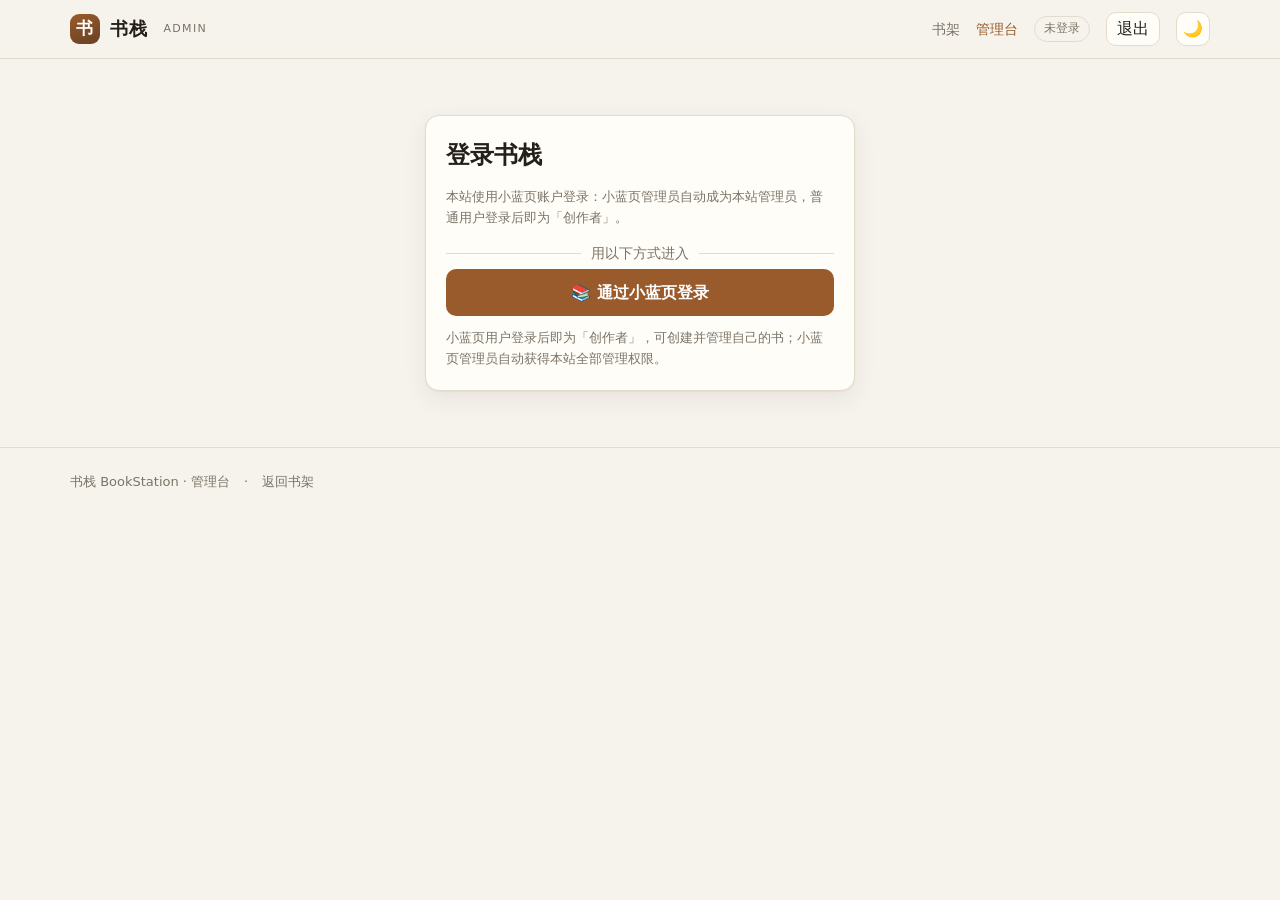
==== admin/index.html @ 16df78a5 "Update admin/index.html (2026-09-23 21:26)" ====
<!doctype html>
<html lang="zh-CN" data-theme="light">
<head>
<meta charset="utf-8">
<meta name="viewport" content="width=device-width, initial-scale=1">
<title>管理台 · 书栈</title>
<meta name="robots" content="noindex,nofollow">
<link rel="icon" href="../assets/favicon.svg">
<link rel="stylesheet" href="../assets/bookstation.css">
</head>
<body data-page="admin">

<header class="bs-header">
  <div class="bs-header-inner">
    <a class="bs-brand" href="../"><span class="bs-mark">书</span>书栈<span class="bs-brand-sub">ADMIN</span></a>
    <nav class="bs-nav">
      <a href="../">书架</a>
      <a href="./" class="is-active">管理台</a>
      <span class="bs-badge" data-bs-auth-state>未登录</span>
      <button class="bs-icon-btn" id="logoutBtn" title="退出登录" type="button" style="width:auto;padding:0 10px">退出</button>
      <button class="bs-icon-btn" id="themeBtn" title="切换明暗" type="button">🌙</button>
    </nav>
  </div>
</header>

<main class="wrap">

  <section id="loginView" class="bs-panel" style="max-width:430px;margin:56px auto">
    <h2 style="font-family:var(--serif);margin:0 0 8px">登录书栈</h2>
    <p class="hint" id="loginHint">本站使用小蓝页账户登录：小蓝页管理员自动成为本站管理员，普通用户登录后即为「创作者」。</p>
    <div class="bs-or">用以下方式进入</div>
    <a class="bs-sso-btn" href="../api/sso/start?next=%2Fadmin%2F">📚 通过小蓝页登录</a>
    <p class="hint" style="margin-top:12px;margin-bottom:0">小蓝页用户登录后即为「创作者」，可创建并管理自己的书；小蓝页管理员自动获得本站全部管理权限。</p>
  </section>

  <section id="panelView" class="hidden">
    <div id="roleBanner" class="role-banner" style="display:none"></div>
    <div class="admin-grid">
      <div class="bs-panel">
        <div class="bs-row">
          <strong>书架</strong>
          <span class="bs-spacer"></span>
          <button class="bs-btn sm" id="newBookBtn" type="button">＋ 新建书</button>
        </div>
        <ul class="admin-list" id="bookList" style="margin-top:10px"></ul>
      </div>

      <div>
        <div class="bs-panel" id="tabBook">
          <div class="bs-row">
            <strong id="bookFormTitle">新建书籍</strong>
            <span class="bs-spacer"></span>
            <button class="bs-btn danger sm hidden" id="deleteBookBtn" type="button">删除这本书</button>
            <button class="bs-btn sm" id="saveBookBtn" type="button">保存</button>
          </div>
          <input type="hidden" id="bookId">

          <div class="field" style="margin-top:12px">
            <label for="fTitle">书名</label>
            <input id="fTitle" class="bs-input" placeholder="例：长夜行">
          </div>
          <div class="bs-row">
            <div class="field" style="flex:1 1 160px">
              <label for="fAuthor">作者</label>
              <input id="fAuthor" class="bs-input" placeholder="佚名">
            </div>
            <div class="field" style="flex:0 0 140px">
              <label for="fStatus">状态</label>
              <select id="fStatus" class="bs-select">
                <option value="ongoing">连载中</option>
                <option value="done">已完结</option>
              </select>
            </div>
          </div>
          <div class="field">
            <label for="fTags">标签（用「、」或逗号分隔，最多 8 个）</label>
            <input id="fTags" class="bs-input" placeholder="玄幻、都市、悬疑">
          </div>
          <div class="field">
            <label for="fCover">封面图 URL（留空则自动生成文字封面）</label>
            <input id="fCover" class="bs-input" placeholder="https://...">
          </div>
          <div class="field">
            <label for="fIntro">简介</label>
            <textarea id="fIntro" class="bs-textarea" rows="4" placeholder="一句话简介或几百字的作品简介…"></textarea>
          </div>
          <p class="hint">本站为「外链模式」：只存封面图片网址，不托管图片文件，零存储成本。</p>
        </div>

        <div id="delBox" class="hidden" style="margin-top:14px"></div>

        <div class="bs-panel hidden" id="chapArea" style="margin-top:16px">
          <div class="bs-row">
            <strong>章节</strong>
            <span class="bs-spacer"></span>
            <span class="hint">拖动不改顺序，用 ↑ ↓ 调整</span>
            <button class="bs-btn plain sm" id="newChapBtn" type="button">＋ 新增章节</button>
          </div>
          <div id="chapList" style="margin-top:10px"></div>

          <div class="bs-panel" style="margin-top:16px;background:var(--card-2)">
            <strong id="chapEditorTitle">新增章节</strong>
            <div class="field" style="margin-top:10px">
              <label for="cTitle">章节名（留空自动编号）</label>
              <input id="cTitle" class="bs-input" placeholder="第一章 夜里的灯">
            </div>
            <div class="field">
              <label for="cBody">正文（纯文本：空行分段；行首 &gt; 为引用；--- 为分隔线）</label>
              <textarea id="cBody" class="bs-textarea" rows="14" placeholder="把正文粘进来即可，单章上限约 20 万字。"></textarea>
            </div>
            <div class="bs-row">
              <button class="bs-btn" id="saveChapBtn" type="button">保存章节</button>
              <span class="hint">正文按纯文本渲染并自动转义 HTML，不会执行任何脚本。</span>
            </div>
          </div>
        </div>
      </div>
    </div>
  </section>

</main>

<footer class="bs-footer">
  <div class="wrap"><span>书栈 BookStation · 管理台</span><span>·</span><a href="../">返回书架</a></div>
</footer>

<script src="../assets/bookstation.js"></script>
<script src="../assets/admin.js"></script>
</body>
</html>
---- assets/bookstation.css ----
/* 书栈 BookStation · 设计系统（纸墨配色，明/暗双主题） */
:root {
  --bg: #f6f3ec;
  --bg-soft: #efe9df;
  --card: #fffdf8;
  --card-2: #faf6ee;
  --text: #241f1a;
  --muted: #7b7367;
  --border: #e3dbcc;
  --accent: #9a5b2c;
  --accent-soft: #f0e2d2;
  --accent-text: #ffffff;
  --danger: #b3402f;
  --ok: #2f7a4f;
  --shadow: 0 1px 2px rgba(60, 45, 30, .06), 0 8px 24px rgba(60, 45, 30, .07);
  --radius: 14px;
  --maxw: 1180px;
  --serif: "Noto Serif SC", "Source Han Serif SC", "Songti SC", "SimSun", Georgia, "Times New Roman", serif;
  --sans: "PingFang SC", "Microsoft YaHei", "Segoe UI", system-ui, -apple-system, sans-serif;
}

html[data-theme="dark"] {
  --bg: #14161a;
  --bg-soft: #191c21;
  --card: #1c2026;
  --card-2: #22272e;
  --text: #e9e6e0;
  --muted: #9aa2ad;
  --border: #2c323a;
  --accent: #d99a5b;
  --accent-soft: #33291f;
  --accent-text: #1a1207;
  --danger: #e07b6a;
  --ok: #6ec08d;
  --shadow: 0 1px 2px rgba(0, 0, 0, .3), 0 10px 30px rgba(0, 0, 0, .35);
}

* { box-sizing: border-box; }

html, body { margin: 0; padding: 0; }

body {
  background: var(--bg);
  color: var(--text);
  font-family: var(--sans);
  font-size: 16px;
  line-height: 1.6;
  -webkit-text-size-adjust: 100%;
}

a { color: inherit; text-decoration: none; }
a:hover { color: var(--accent); }
button, input, select, textarea { font: inherit; color: inherit; }
img { max-width: 100%; display: block; }

.wrap { max-width: var(--maxw); margin: 0 auto; padding: 0 20px; }

/* ---------- 顶栏 ---------- */
.bs-header {
  position: sticky; top: 0; z-index: 40;
  background: color-mix(in srgb, var(--bg) 88%, transparent);
  backdrop-filter: saturate(140%) blur(10px);
  border-bottom: 1px solid var(--border);
}
.bs-header-inner {
  max-width: var(--maxw); margin: 0 auto; padding: 12px 20px;
  display: flex; align-items: center; gap: 18px;
}
.bs-brand { display: flex; align-items: center; gap: 10px; font-weight: 700; font-size: 18px; letter-spacing: .04em; white-space: nowrap; }
.bs-mark {
  width: 30px; height: 30px; border-radius: 9px; flex: 0 0 30px;
  display: grid; place-items: center;
  background: linear-gradient(160deg, var(--accent), color-mix(in srgb, var(--accent) 55%, #2b2118));
  color: var(--accent-text); font-family: var(--serif); font-size: 17px; font-weight: 700;
}
.bs-brand-sub { font-size: 11px; color: var(--muted); font-weight: 500; letter-spacing: .12em; margin-left: 6px; }
.bs-nav { display: flex; align-items: center; gap: 16px; margin-left: auto; flex-wrap: wrap; }
.bs-nav a { color: var(--muted); font-size: 14px; }
.bs-nav a:hover, .bs-nav a.is-active { color: var(--accent); }
.bs-icon-btn {
  border: 1px solid var(--border); background: var(--card); border-radius: 10px;
  width: 34px; height: 34px; display: grid; place-items: center; cursor: pointer;
}
.bs-icon-btn:hover { border-color: var(--accent); }

/* ---------- 通用块 ---------- */
.bs-hero { padding: 34px 0 6px; }
.bs-hero h1 { font-family: var(--serif); font-size: clamp(26px, 4vw, 38px); margin: 0 0 8px; letter-spacing: .04em; }
.bs-hero p { color: var(--muted); margin: 0; font-size: 14px; }
.bs-panel { background: var(--card); border: 1px solid var(--border); border-radius: var(--radius); box-shadow: var(--shadow); padding: 20px; }
.bs-row { display: flex; gap: 12px; flex-wrap: wrap; align-items: center; }
.bs-spacer { flex: 1 1 auto; }
.bs-muted { color: var(--muted); font-size: 13px; }

.bs-input, .bs-select, .bs-textarea {
  background: var(--card); border: 1px solid var(--border); border-radius: 10px;
  padding: 9px 12px; outline: none; min-width: 0;
}
.bs-input:focus, .bs-select:focus, .bs-textarea:focus { border-color: var(--accent); }
.bs-textarea { width: 100%; resize: vertical; line-height: 1.8; font-family: var(--serif); }
.bs-btn {
  border: 1px solid var(--accent); background: var(--accent); color: var(--accent-text);
  border-radius: 10px; padding: 9px 16px; cursor: pointer; font-weight: 600;
}
.bs-btn:hover { filter: brightness(1.06); }
.bs-btn.ghost { background: transparent; color: var(--accent); }
.bs-btn.plain { background: var(--card); border-color: var(--border); color: var(--text); font-weight: 500; }
.bs-btn.danger { background: transparent; border-color: var(--danger); color: var(--danger); }
.bs-btn:disabled { opacity: .5; cursor: not-allowed; }
.bs-btn.sm { padding: 5px 10px; font-size: 13px; border-radius: 8px; }

.bs-chip {
  border: 1px solid var(--border); background: var(--card-2); color: var(--muted);
  border-radius: 999px; padding: 5px 12px; font-size: 13px; cursor: pointer;
}
.bs-chip:hover { border-color: var(--accent); color: var(--accent); }
.bs-chip.is-on { background: var(--accent-soft); border-color: var(--accent); color: var(--accent); font-weight: 600; }
.bs-tag { background: var(--accent-soft); color: var(--accent); border-radius: 6px; padding: 2px 8px; font-size: 12px; }
.bs-badge { border: 1px solid var(--border); border-radius: 999px; padding: 2px 9px; font-size: 12px; color: var(--muted); }
.bs-badge.done { color: var(--ok); border-color: color-mix(in srgb, var(--ok) 45%, var(--border)); }

/* ---------- 书架网格 ---------- */
.bs-grid { display: grid; gap: 18px; grid-template-columns: repeat(auto-fill, minmax(190px, 1fr)); margin: 18px 0 40px; }
.bs-card {
  background: var(--card); border: 1px solid var(--border); border-radius: var(--radius);
  overflow: hidden; box-shadow: var(--shadow); display: flex; flex-direction: column;
  transition: transform .16s ease, border-color .16s ease;
}
.bs-card:hover { transform: translateY(-3px); border-color: var(--accent); }
.bs-cover { aspect-ratio: 3 / 4; background: var(--bg-soft); position: relative; overflow: hidden; }
.bs-cover img { width: 100%; height: 100%; object-fit: cover; }
.bs-cover-fallback {
  position: absolute; inset: 0; display: grid; place-items: center; padding: 14px; text-align: center;
  font-family: var(--serif); font-size: 20px; line-height: 1.4; color: var(--accent);
  background: repeating-linear-gradient(135deg, var(--card-2) 0 12px, var(--bg-soft) 12px 24px);
}
.bs-card-body { padding: 12px 14px 14px; display: flex; flex-direction: column; gap: 6px; flex: 1; }
.bs-card-title { font-family: var(--serif); font-size: 17px; font-weight: 700; line-height: 1.35; }
.bs-card-meta { color: var(--muted); font-size: 12px; display: flex; gap: 8px; flex-wrap: wrap; }
.bs-card-intro { color: var(--muted); font-size: 13px; line-height: 1.6; display: -webkit-box; -webkit-line-clamp: 2; -webkit-box-orient: vertical; overflow: hidden; }
.bs-empty { text-align: center; padding: 70px 20px; color: var(--muted); }

/* ---------- 书籍详情 ---------- */
.bs-book { display: grid; grid-template-columns: 220px 1fr; gap: 26px; margin: 22px 0 44px; }
.bs-book .bs-cover { border-radius: var(--radius); overflow: hidden; border: 1px solid var(--border); box-shadow: var(--shadow); }
.bs-book h2 { font-family: var(--serif); font-size: 28px; margin: 0 0 6px; }
.bs-book-intro { white-space: pre-wrap; color: var(--text); line-height: 1.9; margin: 14px 0; font-size: 15px; }
.bs-toc { margin: 10px 0 0; padding: 0; list-style: none; border-top: 1px solid var(--border); }
.bs-toc li { border-bottom: 1px solid var(--border); }
.bs-toc a { display: flex; justify-content: space-between; gap: 12px; padding: 11px 4px; font-size: 14px; }
.bs-toc a:hover { color: var(--accent); }
.bs-toc .no { color: var(--muted); font-size: 12px; margin-right: 8px; }

/* ---------- 阅读页 ---------- */
.read-body { background: var(--bg); }
.read-bar {
  position: sticky; top: 0; z-index: 40; border-bottom: 1px solid var(--border);
  background: color-mix(in srgb, var(--bg) 90%, transparent);
  backdrop-filter: saturate(140%) blur(10px);
}
.read-bar-inner { max-width: 1040px; margin: 0 auto; padding: 10px 18px; display: flex; align-items: center; gap: 8px; flex-wrap: wrap; }
.read-title { font-family: var(--serif); font-weight: 700; overflow: hidden; text-overflow: ellipsis; white-space: nowrap; }
.read-chapter-title { color: var(--muted); font-size: 13px; overflow: hidden; text-overflow: ellipsis; white-space: nowrap; }
.reader {
  max-width: 42rem; margin: 0 auto; padding: 34px 22px 120px;
  font-family: var(--serif); font-size: var(--rd-size, 19px); line-height: var(--rd-lh, 1.95);
  letter-spacing: .015em;
}
.reader h1 { font-size: 1.42em; line-height: 1.5; margin: 0 0 6px; letter-spacing: .03em; }
.reader .read-meta { color: var(--muted); font-size: .72em; font-family: var(--sans); margin-bottom: 26px; }
.reader p { margin: 0 0 1.05em; text-indent: 2em; word-break: break-word; }
.reader p.no-indent { text-indent: 0; }
.reader hr { border: none; border-top: 1px solid var(--border); margin: 2em 0; }
.reader blockquote { margin: 1.2em 0; padding: 2px 0 2px 16px; border-left: 3px solid var(--accent); color: var(--muted); }
.read-nav { display: flex; gap: 12px; justify-content: space-between; align-items: center; margin-top: 46px; font-family: var(--sans); }
.read-nav .bs-btn { flex: 1 1 auto; text-align: center; }
.read-pager { position: fixed; left: 0; right: 0; bottom: 0; z-index: 35; border-top: 1px solid var(--border);
  background: color-mix(in srgb, var(--card) 92%, transparent); backdrop-filter: blur(10px); }
.read-pager-inner { max-width: 1040px; margin: 0 auto; padding: 8px 16px; display: flex; align-items: center; gap: 10px; }
.read-pager .bs-btn { flex: 0 0 auto; }
.read-progress { flex: 1 1 auto; height: 6px; border-radius: 999px; background: var(--border); overflow: hidden; }
.read-progress i { display: block; height: 100%; width: 0; background: var(--accent); }
.read-pct { color: var(--muted); font-size: 12px; min-width: 44px; text-align: right; }

/* 目录抽屉 */
.drawer { position: fixed; inset: 0; z-index: 60; display: none; }
.drawer.open { display: block; }
.drawer-mask { position: absolute; inset: 0; background: rgba(0, 0, 0, .42); }
.drawer-panel {
  position: absolute; top: 0; bottom: 0; right: 0; width: min(420px, 88vw);
  background: var(--card); border-left: 1px solid var(--border); display: flex; flex-direction: column;
}
.drawer-head { padding: 14px 16px; border-bottom: 1px solid var(--border); display: flex; align-items: center; gap: 10px; }
.drawer-list { overflow: auto; padding: 6px 0; }
.drawer-list a { display: flex; gap: 10px; padding: 10px 16px; font-size: 14px; }
.drawer-list a:hover { background: var(--card-2); }
.drawer-list a.is-on { color: var(--accent); font-weight: 600; background: var(--accent-soft); }

/* ---------- 管理台 ---------- */
.admin-grid { display: grid; grid-template-columns: minmax(260px, 340px) 1fr; gap: 20px; align-items: start; margin: 20px 0 60px; }
.admin-list { list-style: none; margin: 0; padding: 0; max-height: 60vh; overflow: auto; }
.admin-list li { padding: 10px 12px; border: 1px solid transparent; border-bottom-color: var(--border); cursor: pointer; border-radius: 10px; }
.admin-list li:hover { background: var(--card-2); }
.admin-list li.is-on { background: var(--accent-soft); border-color: var(--accent); }
.admin-list .t { font-family: var(--serif); font-weight: 700; }
.admin-list .m { color: var(--muted); font-size: 12px; }
.field { margin-bottom: 12px; }
.field label { display: block; font-size: 13px; color: var(--muted); margin-bottom: 5px; }
.field .bs-input, .field .bs-select { width: 100%; }
.chap-item { display: flex; align-items: center; gap: 8px; padding: 8px 10px; border-bottom: 1px solid var(--border); }
.chap-item .t { flex: 1 1 auto; overflow: hidden; text-overflow: ellipsis; white-space: nowrap; }
.chap-item.is-on { background: var(--accent-soft); }
.hint { color: var(--muted); font-size: 13px; }
.toast {
  position: fixed; left: 50%; bottom: 26px; transform: translateX(-50%) translateY(16px);
  background: var(--text); color: var(--bg); padding: 10px 18px; border-radius: 999px;
  font-size: 14px; opacity: 0; pointer-events: none; transition: all .22s ease; z-index: 90;
}
.toast.show { opacity: 1; transform: translateX(-50%) translateY(0); }
.toast.bad { background: var(--danger); color: #fff; }
.hidden { display: none !important; }

/* ---------- 页脚 / 404 ---------- */
.bs-footer { border-top: 1px solid var(--border); margin-top: 40px; padding: 24px 0 40px; color: var(--muted); font-size: 13px; }
.bs-footer .wrap { display: flex; gap: 14px; flex-wrap: wrap; align-items: center; }
.err-wrap { text-align: center; padding: 90px 20px; }
.err-wrap .code { font-family: var(--serif); font-size: 76px; color: var(--accent); line-height: 1; }

/* ---------- 响应式 ---------- */
@media (max-width: 820px) {
  .bs-book { grid-template-columns: 1fr; }
  .bs-book .bs-cover { max-width: 210px; }
  .admin-grid { grid-template-columns: 1fr; }
  .reader { padding: 22px 18px 116px; font-size: var(--rd-size, 18px); }
}
.local-only-warn { display: none; }

/* ---------- 登录态（导航右上角） ---------- */
.bs-auth-box { display: inline-flex; align-items: center; gap: 10px; margin-left: 4px; }
.bs-auth-box .bs-user { font-size: 0.92rem; color: var(--text); max-width: 120px; overflow: hidden; text-overflow: ellipsis; white-space: nowrap; }
.bs-auth-box .bs-link { color: var(--accent); text-decoration: none; font-weight: 600; font-size: 0.92rem; }
.bs-auth-box .bs-link:hover { text-decoration: underline; }

/* ---------- SSO 登录引导（管理台登录页） ---------- */
.bs-sso-row { margin-top: 14px; text-align: center; }
.bs-sso-btn { display: inline-block; width: 100%; box-sizing: border-box; padding: 11px 16px; background: var(--accent); color: #fff; border-radius: 10px; text-decoration: none; font-weight: 700; text-align: center; }
.bs-sso-btn:hover { background: #005a9e; }
.bs-or { display: flex; align-items: center; gap: 10px; margin: 14px 0 4px; color: var(--muted); font-size: 0.85rem; }
.bs-or::before, .bs-or::after { content: ""; flex: 1; height: 1px; background: var(--border); }
.role-banner { margin: 0 auto 22px; max-width: 760px; padding: 10px 16px; border-radius: 10px; font-size: 0.92rem; }
.role-banner.creator { background: color-mix(in srgb, var(--accent) 12%, transparent); color: var(--accent); border: 1px solid color-mix(in srgb, var(--accent) 30%, transparent); }
.role-banner.admin { background: color-mix(in srgb, var(--ok) 14%, transparent); color: var(--ok); border: 1px solid color-mix(in srgb, var(--ok) 35%, transparent); }
.owner-tag { display: inline-block; font-size: 0.72rem; font-weight: 700; color: #fff; background: var(--muted); border-radius: 999px; padding: 2px 8px; margin-left: 8px; }
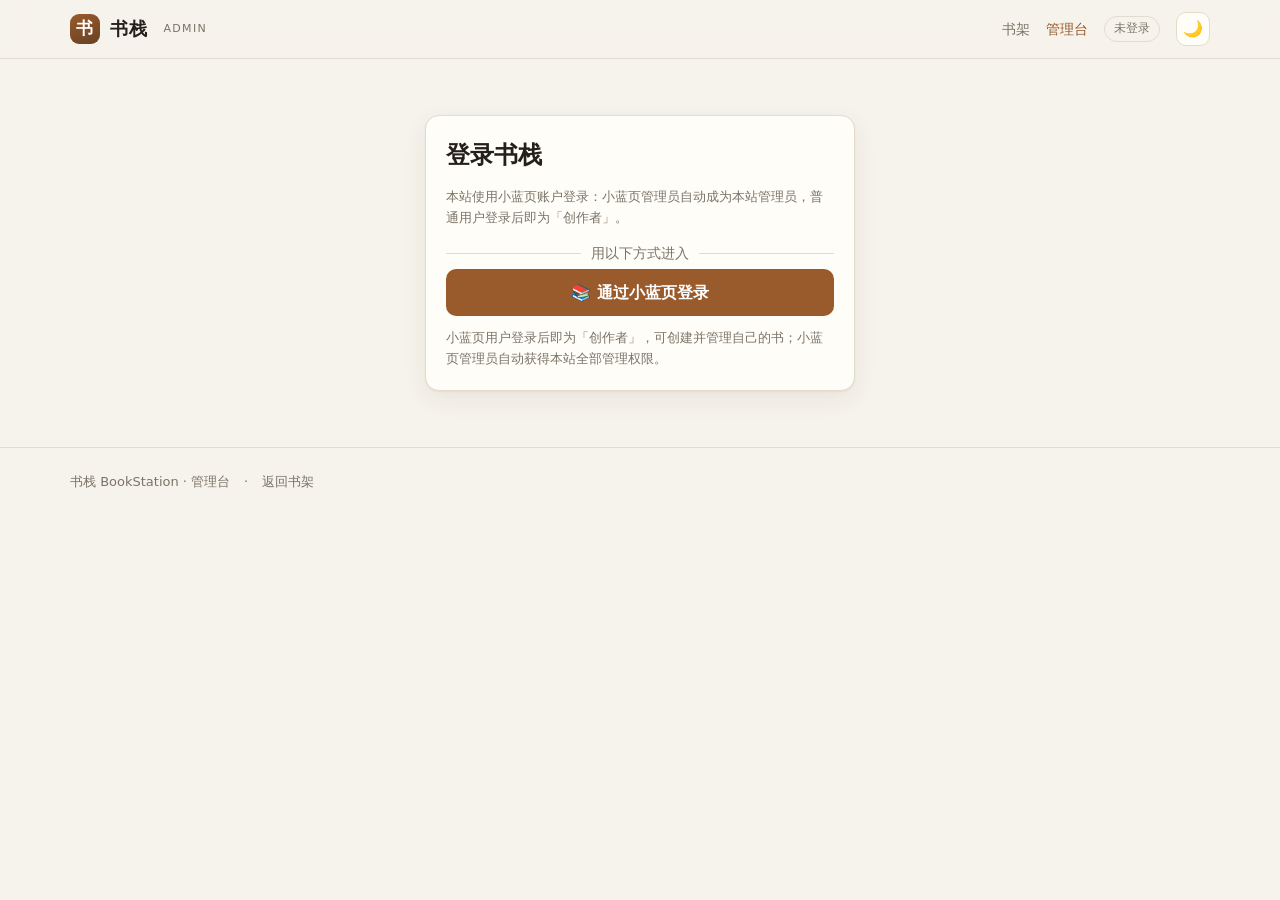
==== commit 0ad17e14: "Update admin/index.html (2026-09-25 08:47)" ====
--- a/admin/index.html
+++ b/admin/index.html
@@ -35,6 +35,7 @@
 
   <section id="panelView" class="hidden">
     <div id="roleBanner" class="role-banner" style="display:none"></div>
+    <div id="quotaBox" class="quota-box hidden"></div>
     <div class="admin-grid">
       <div class="bs-panel">
         <div class="bs-row">
--- a/assets/bookstation.css
+++ b/assets/bookstation.css
@@ -235,11 +235,41 @@
 }
 .local-only-warn { display: none; }
 
-/* ---------- 登录态（导航右上角） ---------- */
-.bs-auth-box { display: inline-flex; align-items: center; gap: 10px; margin-left: 4px; }
-.bs-auth-box .bs-user { font-size: 0.92rem; color: var(--text); max-width: 120px; overflow: hidden; text-overflow: ellipsis; white-space: nowrap; }
+/* ---------- 登录态（导航右上角：用户胶囊 + 下拉菜单） ---------- */
+.bs-auth-box { display: inline-flex; align-items: center; gap: 10px; margin-left: 4px; position: relative; }
 .bs-auth-box .bs-link { color: var(--accent); text-decoration: none; font-weight: 600; font-size: 0.92rem; }
 .bs-auth-box .bs-link:hover { text-decoration: underline; }
+
+.bs-user-pill {
+  display: inline-flex; align-items: center; gap: 9px;
+  background: var(--card); border: 1px solid var(--border); border-radius: 999px;
+  padding: 4px 13px 4px 5px; cursor: pointer; user-select: none;
+  box-shadow: var(--shadow); font-weight: 700; font-size: 0.92rem; color: var(--text);
+  line-height: 1.4; max-width: 220px;
+}
+.bs-user-pill:hover { border-color: var(--accent); }
+.bs-user-pill .avatar, .bs-user-pill .avatar-fallback {
+  width: 30px; height: 30px; border-radius: 50%; flex: 0 0 30px; object-fit: cover;
+}
+.bs-user-pill .avatar { background: var(--bg-soft); }
+.bs-user-pill .avatar-fallback {
+  display: grid; place-items: center; background: var(--accent); color: var(--accent-text);
+  font-size: 14px; font-weight: 700;
+}
+.bs-user-pill .uname { overflow: hidden; text-overflow: ellipsis; white-space: nowrap; }
+.bs-user-pill .caret { color: var(--muted); font-size: 10px; flex: 0 0 auto; }
+
+.bs-user-menu {
+  position: absolute; top: calc(100% + 10px); right: 0; min-width: 170px;
+  background: var(--card); border: 1px solid var(--border); border-radius: 12px;
+  box-shadow: var(--shadow); padding: 6px; display: none; z-index: 50;
+}
+.bs-user-menu.open { display: block; }
+.bs-user-menu a {
+  display: block; padding: 9px 12px; border-radius: 8px;
+  font-size: 0.92rem; color: var(--text); white-space: nowrap;
+}
+.bs-user-menu a:hover { background: var(--card-2); color: var(--accent); }
 
 /* ---------- SSO 登录引导（管理台登录页） ---------- */
 .bs-sso-row { margin-top: 14px; text-align: center; }
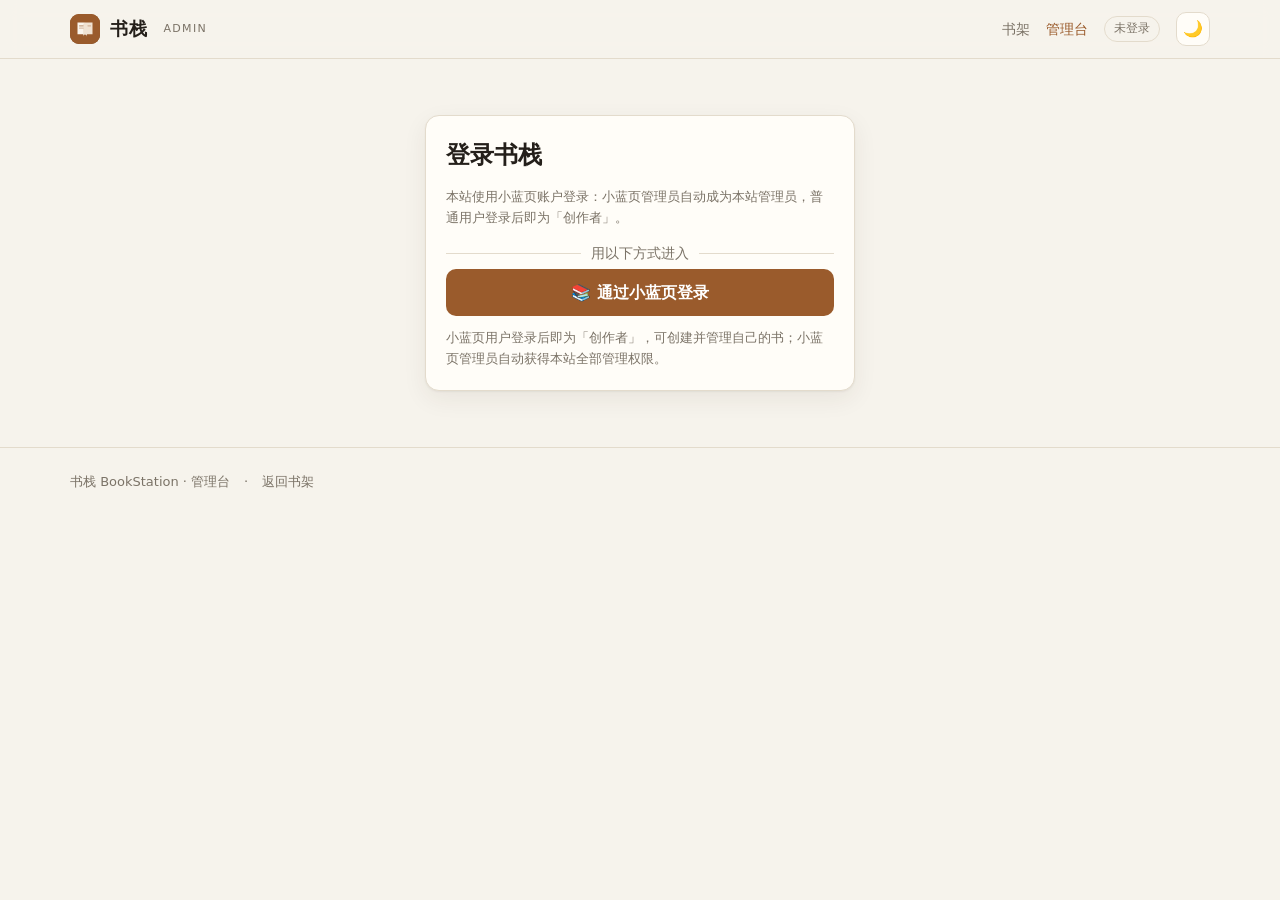
==== commit 0eb6cfdc: "Update admin/index.html (2026-09-25 12:00)" ====
--- a/admin/index.html
+++ b/admin/index.html
@@ -12,7 +12,7 @@
 
 <header class="bs-header">
   <div class="bs-header-inner">
-    <a class="bs-brand" href="../"><span class="bs-mark">书</span>书栈<span class="bs-brand-sub">ADMIN</span></a>
+    <a class="bs-brand" href="../"><img class="bs-mark" src="../assets/favicon.svg" alt="书栈">书栈<span class="bs-brand-sub">ADMIN</span></a>
     <nav class="bs-nav">
       <a href="../">书架</a>
       <a href="./" class="is-active">管理台</a>
@@ -36,6 +36,23 @@
   <section id="panelView" class="hidden">
     <div id="roleBanner" class="role-banner" style="display:none"></div>
     <div id="quotaBox" class="quota-box hidden"></div>
+    <div id="sponsorBox" class="bs-panel hidden" style="max-width:760px;margin:0 auto 18px">
+      <strong>书栈·发布功能升级</strong>
+      <p class="hint" style="margin:8px 0">订阅后在此粘贴赞助码即可解锁「🌟 高级版」（每日上传上限 6 → 16 本）。还没有码？<a href="https://ifdian.net/order/create?plan_id=2927c56ab87911f188a65254001e7c00" target="_blank" rel="noopener">去爱发电订阅</a></p>
+      <div class="bs-row">
+        <input id="redeemCodeInput" class="bs-input" placeholder="输入赞助码，如 ABCD-1234" style="flex:1 1 200px" maxlength="16" autocomplete="off">
+        <button class="bs-btn sm" id="redeemBtn" type="button">兑换</button>
+      </div>
+    </div>
+    <div id="sponsorAdminBox" class="bs-panel hidden" data-bs-admin style="max-width:760px;margin:0 auto 18px">
+      <strong>赞助码管理（仅管理员）</strong>
+      <p class="hint" style="margin:8px 0">生成一批「书栈·发布功能升级」兑换码，贴进爱发电对应套餐的「自动随机回复」。用户付款后拿到码，回书栈兑换即绑定。明文码仅显示一次。</p>
+      <div class="bs-row">
+        <input id="genCount" class="bs-input" type="number" min="1" max="500" value="20" style="flex:0 0 100px">
+        <button class="bs-btn sm" id="genCodesBtn" type="button">生成赞助码</button>
+      </div>
+      <textarea id="genCodesOut" class="bs-textarea hidden" rows="6" readonly style="margin-top:10px;font-family:var(--sans);white-space:pre"></textarea>
+    </div>
     <div class="admin-grid">
       <div class="bs-panel">
         <div class="bs-row">
--- a/assets/bookstation.css
+++ b/assets/bookstation.css
@@ -281,3 +281,31 @@
 .role-banner.creator { background: color-mix(in srgb, var(--accent) 12%, transparent); color: var(--accent); border: 1px solid color-mix(in srgb, var(--accent) 30%, transparent); }
 .role-banner.admin { background: color-mix(in srgb, var(--ok) 14%, transparent); color: var(--ok); border: 1px solid color-mix(in srgb, var(--ok) 35%, transparent); }
 .owner-tag { display: inline-block; font-size: 0.72rem; font-weight: 700; color: #fff; background: var(--muted); border-radius: 999px; padding: 2px 8px; margin-left: 8px; }
+
+/* 配额提示框（免费版 / 高级版 / 管理员） */
+.quota-box { margin: 0 auto 18px; max-width: 760px; padding: 10px 16px; border-radius: 10px; font-size: 0.92rem; }
+.quota-box.free { background: var(--card-2); border: 1px solid var(--border); color: var(--muted); }
+.quota-box.pro {
+  background: linear-gradient(120deg, color-mix(in srgb, var(--accent) 18%, transparent), color-mix(in srgb, var(--ok) 16%, transparent));
+  border: 1px solid color-mix(in srgb, var(--accent) 32%, transparent);
+  color: var(--text); font-weight: 600;
+}
+.quota-box.admin { background: color-mix(in srgb, var(--ok) 14%, transparent); border: 1px solid color-mix(in srgb, var(--ok) 35%, transparent); color: var(--ok); }
+.quota-box a { color: var(--accent); font-weight: 700; text-decoration: underline; }
+
+/* 设置页 · 资料行 / 升级状态 */
+.bs-h { font-family: var(--serif); font-size: 1.05rem; margin: 0 0 12px; }
+.bs-meta { display: flex; justify-content: space-between; gap: 14px; padding: 7px 0; border-bottom: 1px dashed var(--border); }
+.bs-meta:last-child { border-bottom: 0; }
+.bs-meta .bs-muted { flex: 0 0 auto; }
+.bs-meta > span:last-child { text-align: right; font-weight: 600; }
+
+.vip-status { font-size: 1.15rem; font-weight: 700; padding: 12px 16px; border-radius: 10px; margin-bottom: 14px; }
+.vip-status.is-vip {
+  background: linear-gradient(120deg, color-mix(in srgb, var(--accent) 20%, transparent), color-mix(in srgb, var(--ok) 18%, transparent));
+  border: 1px solid color-mix(in srgb, var(--accent) 34%, transparent);
+  color: var(--text);
+}
+.vip-status.not-vip { background: var(--card-2); border: 1px solid var(--border); color: var(--muted); }
+.vip-detail { margin-bottom: 6px; }
+.vip-actions { margin-top: 6px; display: flex; flex-direction: column; gap: 10px; align-items: flex-start; }
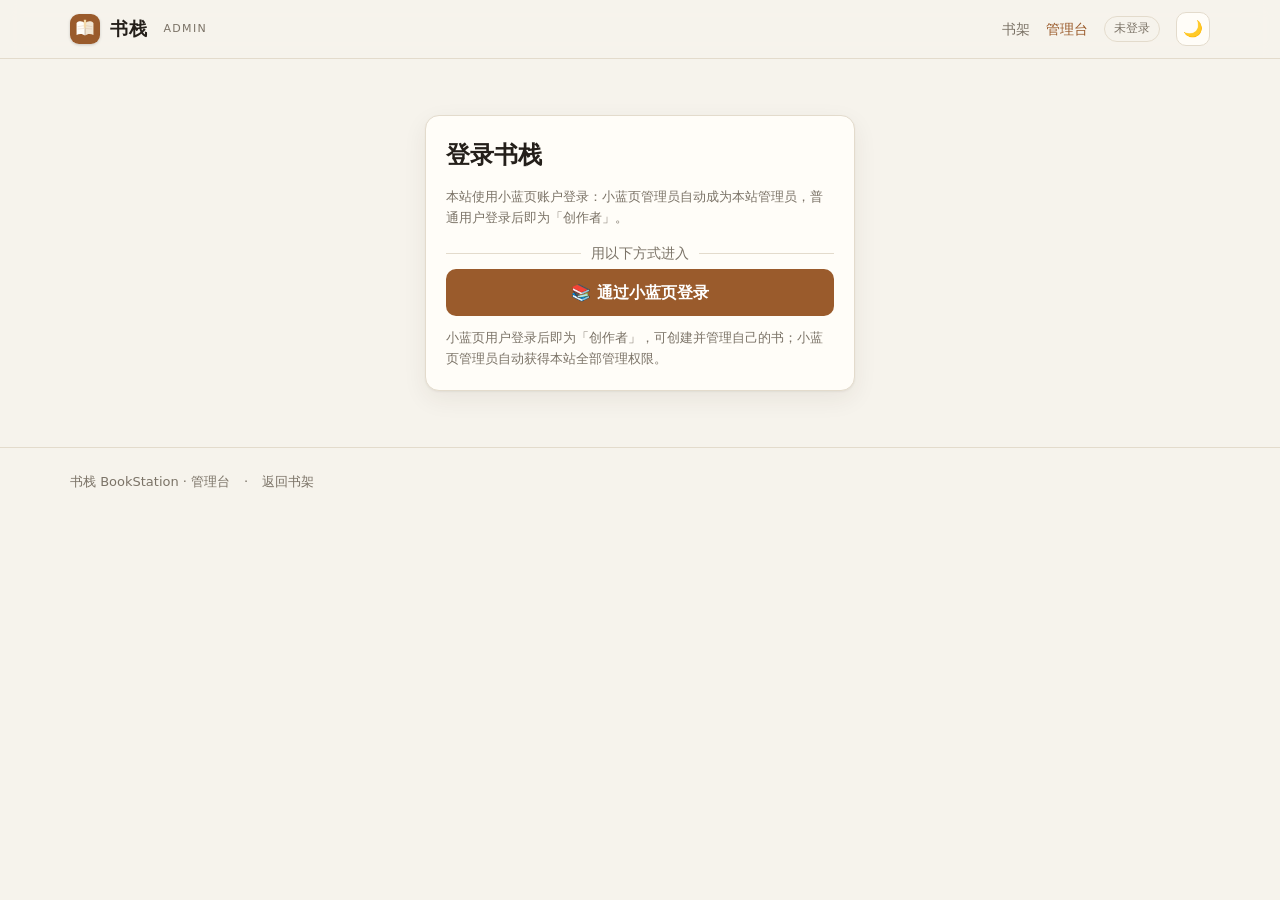
==== commit b79e86dc: "Update admin/index.html (2026-09-25 12:11)" ====
--- a/admin/index.html
+++ b/admin/index.html
@@ -53,14 +53,59 @@
       </div>
       <textarea id="genCodesOut" class="bs-textarea hidden" rows="6" readonly style="margin-top:10px;font-family:var(--sans);white-space:pre"></textarea>
     </div>
+    <!-- 创作概览（灵感来自 B 站稿件中心「数据概览」，移植为书栈的作品指标） -->
+    <section class="cc-overview" id="ccOverview" aria-label="创作概览">
+      <div class="cc-card">
+        <div class="cc-card-ico">📚</div>
+        <div class="cc-card-k">作品总数</div>
+        <div class="cc-card-v" id="stTotal">–</div>
+        <div class="cc-card-sub" id="stSplit">连载中 0 · 已完结 0</div>
+      </div>
+      <div class="cc-card">
+        <div class="cc-card-ico">✍️</div>
+        <div class="cc-card-k">总字数</div>
+        <div class="cc-card-v" id="stWords">–</div>
+        <div class="cc-card-sub">累计创作量</div>
+      </div>
+      <div class="cc-card">
+        <div class="cc-card-ico">👁️</div>
+        <div class="cc-card-k">总翻阅</div>
+        <div class="cc-card-v" id="stViews">–</div>
+        <div class="cc-card-sub">读者阅读次数</div>
+      </div>
+      <div class="cc-card">
+        <div class="cc-card-ico">📑</div>
+        <div class="cc-card-k">章节总数</div>
+        <div class="cc-card-v" id="stChaps">–</div>
+        <div class="cc-card-sub">已发布章节</div>
+      </div>
+    </section>
+
     <div class="admin-grid">
       <div class="bs-panel">
-        <div class="bs-row">
-          <strong>书架</strong>
+        <div class="cc-toolbar">
+          <button class="bs-btn sm" id="newBookBtn" type="button">＋ 新建书</button>
+          <div class="cc-tabs" id="ccTabs">
+            <button class="cc-tab is-on" data-status="">全部 <span class="cc-tab-n" id="tabAll">0</span></button>
+            <button class="cc-tab" data-status="ongoing">连载中 <span class="cc-tab-n" id="tabOngoing">0</span></button>
+            <button class="cc-tab" data-status="done">已完结 <span class="cc-tab-n" id="tabDone">0</span></button>
+          </div>
           <span class="bs-spacer"></span>
-          <button class="bs-btn sm" id="newBookBtn" type="button">＋ 新建书</button>
+          <input id="ccSearch" class="bs-input cc-search" type="search" placeholder="搜索书名 / 作者">
+          <select id="ccSort" class="bs-select">
+            <option value="updated">最近更新</option>
+            <option value="created">最新创建</option>
+            <option value="views">最多翻阅</option>
+            <option value="words">最多字数</option>
+            <option value="title">书名</option>
+          </select>
         </div>
-        <ul class="admin-list" id="bookList" style="margin-top:10px"></ul>
+        <div class="cc-batchbar" id="ccBatchBar">
+          <label class="cc-check"><input type="checkbox" id="ccSelectAll"> 全选</label>
+          <button class="bs-btn danger sm" id="ccBatchDel" type="button">批量删除</button>
+          <span class="bs-muted" id="ccSelCount">已选 0 项</span>
+        </div>
+        <ul class="cc-list" id="bookList"></ul>
       </div>
 
       <div>
--- a/assets/bookstation.css
+++ b/assets/bookstation.css
@@ -69,9 +69,8 @@
 .bs-brand { display: flex; align-items: center; gap: 10px; font-weight: 700; font-size: 18px; letter-spacing: .04em; white-space: nowrap; }
 .bs-mark {
   width: 30px; height: 30px; border-radius: 9px; flex: 0 0 30px;
-  display: grid; place-items: center;
-  background: linear-gradient(160deg, var(--accent), color-mix(in srgb, var(--accent) 55%, #2b2118));
-  color: var(--accent-text); font-family: var(--serif); font-size: 17px; font-weight: 700;
+  display: block; object-fit: contain;
+  box-shadow: 0 1px 3px rgba(0,0,0,.18);
 }
 .bs-brand-sub { font-size: 11px; color: var(--muted); font-weight: 500; letter-spacing: .12em; margin-left: 6px; }
 .bs-nav { display: flex; align-items: center; gap: 16px; margin-left: auto; flex-wrap: wrap; }
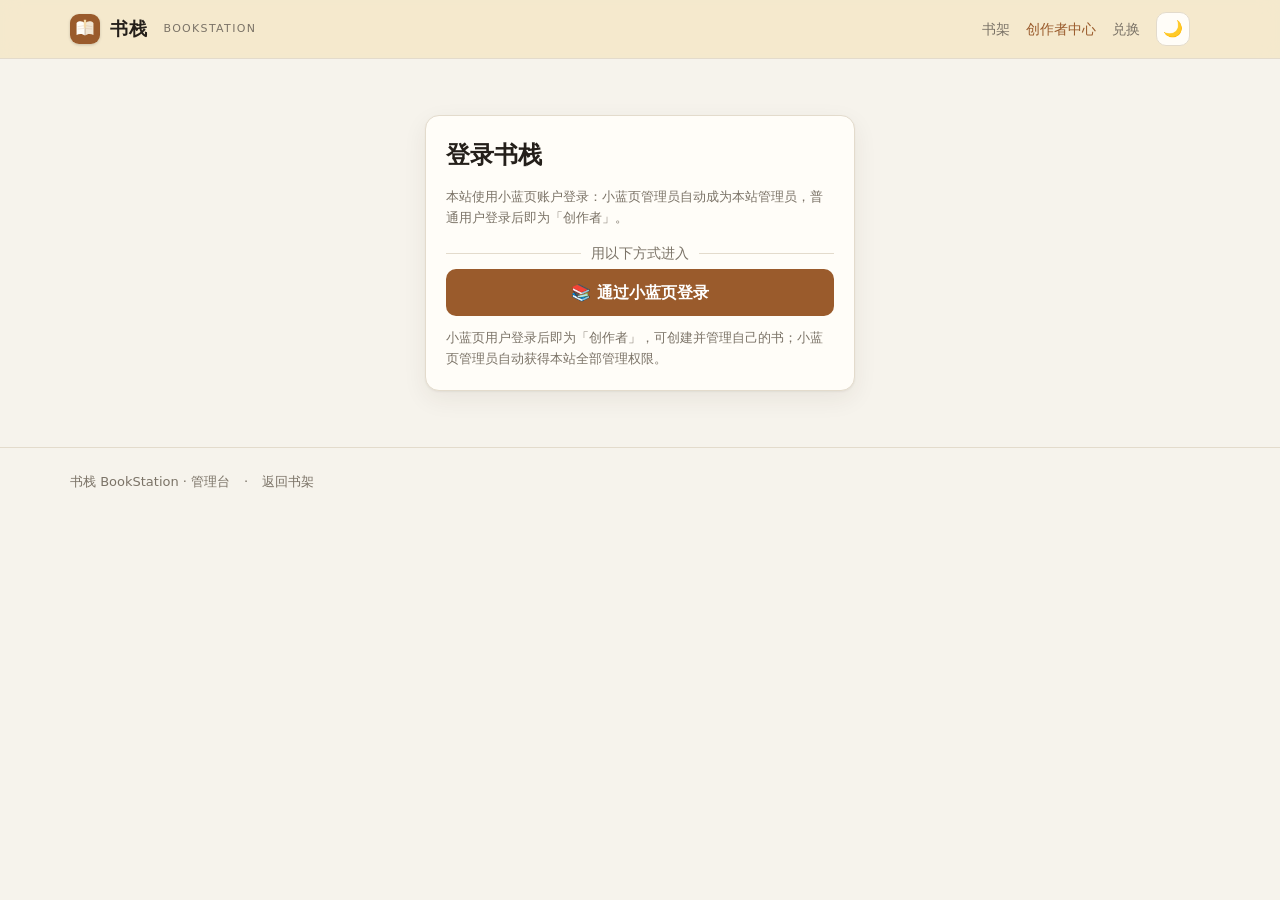
==== commit a2b63dfa: "Update admin/index.html (2026-09-25 17:14)" ====
--- a/admin/index.html
+++ b/admin/index.html
@@ -12,13 +12,13 @@
 
 <header class="bs-header">
   <div class="bs-header-inner">
-    <a class="bs-brand" href="../"><img class="bs-mark" src="../assets/favicon.svg" alt="书栈">书栈<span class="bs-brand-sub">ADMIN</span></a>
+    <a class="bs-brand" href="../"><img class="bs-mark" src="../assets/favicon.svg" alt="书栈">书栈<span class="bs-brand-sub">BOOKSTATION</span></a>
     <nav class="bs-nav">
       <a href="../">书架</a>
-      <a href="./" class="is-active">管理台</a>
-      <span class="bs-badge" data-bs-auth-state>未登录</span>
-      <button class="bs-icon-btn" id="logoutBtn" title="退出登录" type="button" style="width:auto;padding:0 10px">退出</button>
+      <a href="./" class="is-active">创作者中心</a>
+      <a href="../redeem.html">兑换</a>
       <button class="bs-icon-btn" id="themeBtn" title="切换明暗" type="button">🌙</button>
+      <span id="bsAuthBox" class="bs-auth-box"></span>
     </nav>
   </div>
 </header>
--- a/assets/bookstation.css
+++ b/assets/bookstation.css
@@ -10,6 +10,7 @@
   --accent: #9a5b2c;
   --accent-soft: #f0e2d2;
   --accent-text: #ffffff;
+  --header-bg: #f4e8ca;
   --danger: #b3402f;
   --ok: #2f7a4f;
   --shadow: 0 1px 2px rgba(60, 45, 30, .06), 0 8px 24px rgba(60, 45, 30, .07);
@@ -30,6 +31,7 @@
   --accent: #d99a5b;
   --accent-soft: #33291f;
   --accent-text: #1a1207;
+  --header-bg: #1f1a11;
   --danger: #e07b6a;
   --ok: #6ec08d;
   --shadow: 0 1px 2px rgba(0, 0, 0, .3), 0 10px 30px rgba(0, 0, 0, .35);
@@ -58,7 +60,7 @@
 /* ---------- 顶栏 ---------- */
 .bs-header {
   position: sticky; top: 0; z-index: 40;
-  background: color-mix(in srgb, var(--bg) 88%, transparent);
+  background: color-mix(in srgb, var(--header-bg) 90%, transparent);
   backdrop-filter: saturate(140%) blur(10px);
   border-bottom: 1px solid var(--border);
 }
@@ -308,3 +310,61 @@
 .vip-status.not-vip { background: var(--card-2); border: 1px solid var(--border); color: var(--muted); }
 .vip-detail { margin-bottom: 6px; }
 .vip-actions { margin-top: 6px; display: flex; flex-direction: column; gap: 10px; align-items: flex-start; }
+
+/* ---------- 创作者中心（稿件中心式：数据概览 + 作品管理） ---------- */
+.cc-overview { display: grid; grid-template-columns: repeat(4, 1fr); gap: 16px; margin: 20px 0; }
+.cc-card {
+  background: var(--card); border: 1px solid var(--border); border-radius: var(--radius);
+  box-shadow: var(--shadow); padding: 16px 18px 14px; position: relative; overflow: hidden;
+}
+.cc-card::after {
+  content: ""; position: absolute; right: -18px; top: -18px; width: 70px; height: 70px;
+  border-radius: 50%; background: var(--accent-soft); opacity: .55;
+}
+.cc-card-ico { font-size: 20px; line-height: 1; }
+.cc-card-k { color: var(--muted); font-size: 13px; margin-top: 8px; }
+.cc-card-v { font-family: var(--serif); font-size: 30px; font-weight: 700; line-height: 1.15; margin-top: 2px; }
+.cc-card-sub { color: var(--muted); font-size: 12px; margin-top: 4px; }
+
+.cc-toolbar { display: flex; align-items: center; gap: 10px; flex-wrap: wrap; margin-bottom: 10px; }
+.cc-tabs { display: inline-flex; gap: 4px; background: var(--card-2); border: 1px solid var(--border); border-radius: 10px; padding: 3px; }
+.cc-tab {
+  border: 0; background: transparent; color: var(--muted); padding: 6px 11px; border-radius: 8px;
+  font-size: 13px; cursor: pointer; display: inline-flex; align-items: center; gap: 6px; font-family: inherit;
+}
+.cc-tab:hover { color: var(--accent); }
+.cc-tab.is-on { background: var(--card); color: var(--accent); font-weight: 600; box-shadow: var(--shadow); }
+.cc-tab-n { font-size: 11px; background: var(--accent-soft); color: var(--accent); border-radius: 999px; padding: 0 7px; min-width: 18px; text-align: center; }
+.cc-search { flex: 1 1 150px; min-width: 120px; }
+
+.cc-batchbar { display: flex; align-items: center; gap: 12px; padding: 6px 2px 9px; border-bottom: 1px solid var(--border); margin-bottom: 4px; }
+.cc-check { display: inline-flex; align-items: center; gap: 6px; font-size: 13px; color: var(--muted); cursor: pointer; user-select: none; }
+.cc-check input { width: 16px; height: 16px; accent-color: var(--accent); cursor: pointer; }
+
+.cc-list { list-style: none; margin: 0; padding: 0; max-height: 62vh; overflow: auto; }
+.cc-row { display: flex; align-items: center; gap: 12px; padding: 10px 8px; border-bottom: 1px solid var(--border); border-radius: 10px; cursor: pointer; }
+.cc-row:hover { background: var(--card-2); }
+.cc-row.is-on { background: var(--accent-soft); }
+.cc-cover { width: 42px; height: 56px; flex: 0 0 42px; border-radius: 6px; font-size: 12px; position: relative; overflow: hidden; background: var(--bg-soft); }
+.cc-cover .bs-cover-fallback { font-size: 11px; padding: 4px; line-height: 1.3; }
+.cc-row-main { flex: 1 1 auto; min-width: 0; }
+.cc-row-top { display: flex; align-items: center; gap: 8px; min-width: 0; }
+.cc-title { font-family: var(--serif); font-weight: 700; font-size: 15px; overflow: hidden; text-overflow: ellipsis; white-space: nowrap; }
+.cc-title:hover { color: var(--accent); }
+.cc-row-meta { color: var(--muted); font-size: 12px; margin-top: 3px; white-space: nowrap; overflow: hidden; text-overflow: ellipsis; }
+.cc-actions { display: flex; gap: 6px; flex: 0 0 auto; }
+.cc-actions .bs-btn { padding: 4px 9px; }
+.cc-empty { text-align: center; padding: 50px 20px; color: var(--muted); }
+.cc-empty .cc-empty-emoji { font-size: 40px; display: block; margin-bottom: 10px; }
+
+@media (max-width: 860px) {
+  .cc-overview { grid-template-columns: repeat(2, 1fr); }
+  .cc-actions { flex-wrap: wrap; justify-content: flex-end; }
+}
+
+/* ===== 兑换专页 ===== */
+.redeem-msg { font-size: 14px; line-height: 1.5; min-height: 1.2em; }
+.redeem-msg.ok { color: var(--ok); }
+.redeem-msg.err { color: var(--danger); }
+#redeemInput { max-width: 360px; letter-spacing: .06em; font-family: var(--mono, ui-monospace, SFMono-Regular, Menlo, Consolas, monospace); text-transform: uppercase; }
+
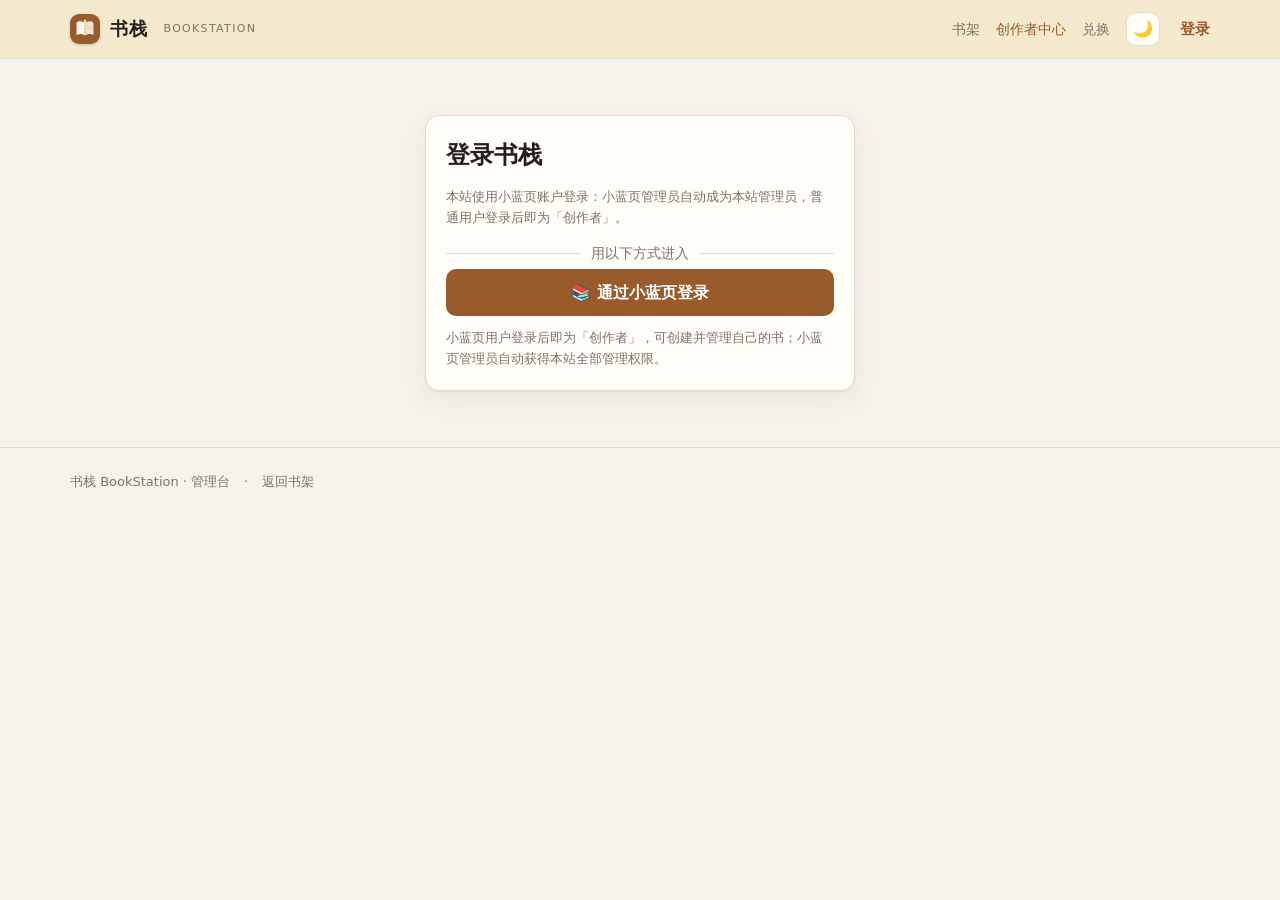
==== commit f016cddd: "Update admin/index.html (2026-09-25 22:45)" ====
--- a/admin/index.html
+++ b/admin/index.html
@@ -92,6 +92,9 @@
           </div>
           <span class="bs-spacer"></span>
           <input id="ccSearch" class="bs-input cc-search" type="search" placeholder="搜索书名 / 作者">
+          <select id="ccCategory" class="bs-select" title="按类型筛选">
+            <option value="">全部类型</option>
+          </select>
           <select id="ccSort" class="bs-select">
             <option value="updated">最近更新</option>
             <option value="created">最新创建</option>
@@ -134,6 +137,10 @@
                 <option value="done">已完结</option>
               </select>
             </div>
+            <div class="field" style="flex:0 0 150px">
+              <label for="fCategory">类型</label>
+              <select id="fCategory" class="bs-select"></select>
+            </div>
           </div>
           <div class="field">
             <label for="fTags">标签（用「、」或逗号分隔，最多 8 个）</label>
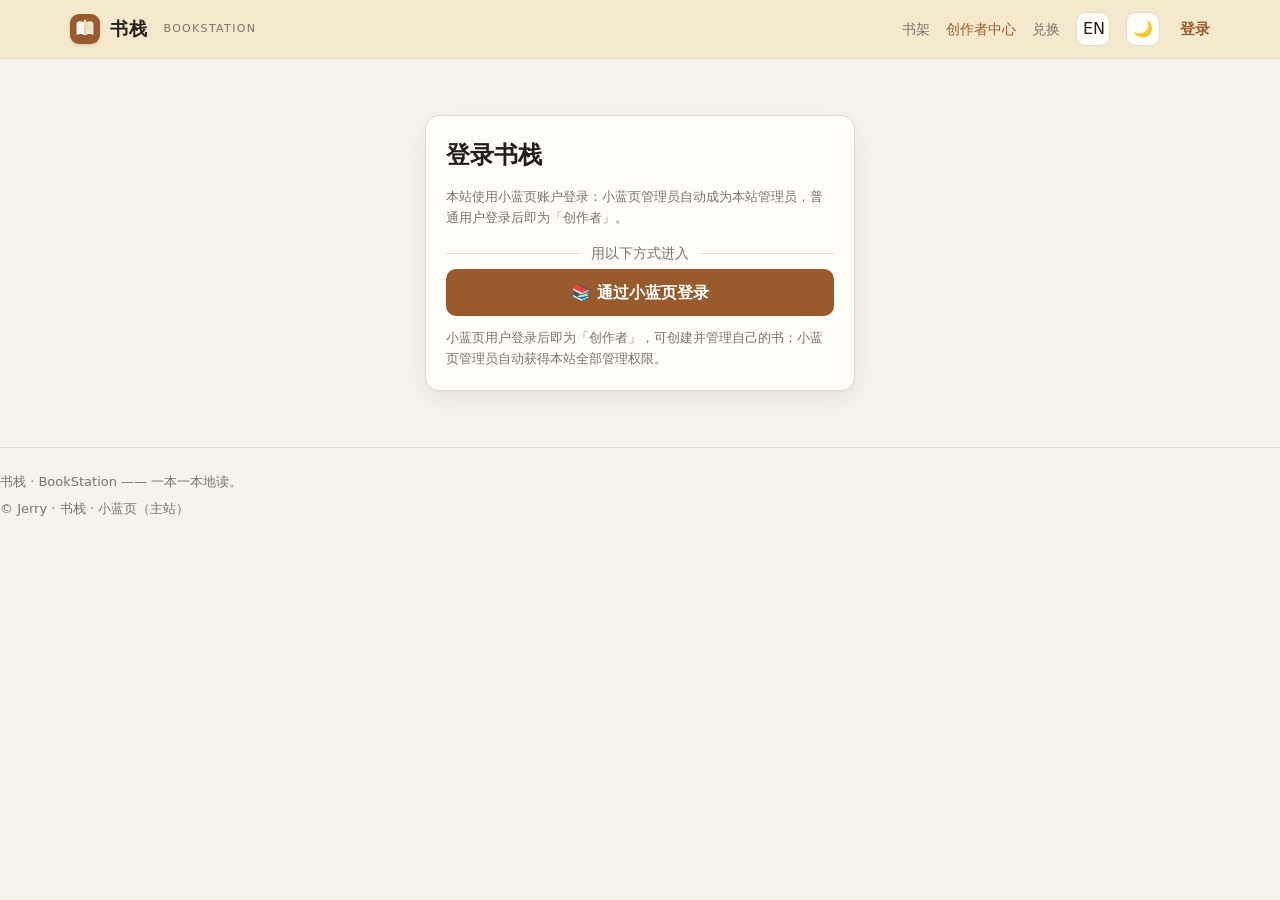
==== commit 3d88bb51: "Update admin/index.html (2026-10-03 21:22)" ====
--- a/admin/index.html
+++ b/admin/index.html
@@ -1,200 +1,335 @@
-<!doctype html>
-<html lang="zh-CN" data-theme="light">
-<head>
-<meta charset="utf-8">
-<meta name="viewport" content="width=device-width, initial-scale=1">
-<title>管理台 · 书栈</title>
-<meta name="robots" content="noindex,nofollow">
-<link rel="icon" href="../assets/favicon.svg">
-<link rel="stylesheet" href="../assets/bookstation.css">
-</head>
-<body data-page="admin">
+﻿<!doctype html>
+<html lang="zh-CN" data-theme="light">
+<head>
+<meta charset="utf-8">
+<meta name="viewport" content="width=device-width, initial-scale=1">
+<title>创作中心 · 书栈</title>
+<meta name="robots" content="noindex,nofollow">
+<link rel="icon" href="../assets/favicon.svg?v=20260926">
+<link rel="stylesheet" href="../assets/bookstation.css?v=20261001a">
+</head>
+<body data-page="admin">
+
+<header class="bs-header">
+  <div class="bs-header-inner">
+    <a class="bs-brand" href="/bookshelf"><img class="bs-mark" src="../assets/favicon.svg?v=20260926" alt="书栈">书栈<span class="bs-brand-sub">BOOKSTATION</span></a>
+    <nav class="bs-nav">
+      <a href="/bookshelf" data-i18n="nav.bookshelf">书架</a>
+      <a href="./" class="is-active" data-i18n="nav.creator">创作者中心</a>
+      <a href="../redeem.html" data-i18n="nav.redeem">兑换</a>
+      <button class="bs-icon-btn" data-lang-toggle type="button">EN</button>
+      <button class="bs-icon-btn" id="themeBtn" title="切换明暗" type="button">🌙</button>
+      <span id="bsAuthBox" class="bs-auth-box"></span>
+    </nav>
+  </div>
+</header>
+
+<main class="wrap">
+
+  <section id="loginView" class="bs-panel" style="max-width:430px;margin:56px auto">
+    <h2 style="font-family:var(--serif);margin:0 0 8px">登录书栈</h2>
+    <p class="hint" id="loginHint">本站使用小蓝页账户登录：小蓝页管理员自动成为本站管理员，普通用户登录后即为「创作者」。</p>
+    <div class="bs-or">用以下方式进入</div>
+    <a class="bs-sso-btn" href="../api/sso/start?next=%2Fadmin%2F">📚 通过小蓝页登录</a>
+    <p class="hint" style="margin-top:12px;margin-bottom:0">小蓝页用户登录后即为「创作者」，可创建并管理自己的书；小蓝页管理员自动获得本站全部管理权限。</p>
+  </section>
+
+  <section id="panelView" class="hidden">
+    <div class="cc-layout">
+
+      <aside class="cc-side" aria-label="创作中心导航">
+        <button class="cc-post-btn" id="newBookBtn" type="button">📖 投书</button>
+        <nav class="cc-side-nav">
+          <button class="cc-nav-item is-on" data-view="overview" type="button">🏠 总览</button>
+          <button class="cc-nav-item" data-view="books" type="button">📚 我的书</button>
+          <button class="cc-nav-item" data-view="sponsor" type="button">🎫 赞助码</button>
+          <button class="cc-nav-item" data-view="reports" type="button" data-bs-admin>🛡️ 管理</button>
+        </nav>
+        <p class="cc-side-hint">「投书」用于新建或修改你的书与章节。</p>
+      </aside>
+
+      <div class="cc-main">
+        <div id="delBox" class="hidden cc-delbox"></div>
+
+        <!-- 总览：角色 / 配额 / 创作概览 -->
+        <section id="viewOverview">
+          <div id="roleBanner" class="role-banner" style="display:none"></div>
+          <div id="quotaBox" class="quota-box hidden"></div>
+          <section class="cc-overview" id="ccOverview" aria-label="创作概览">
+            <div class="cc-card">
+              <div class="cc-card-ico">📚</div>
+              <div class="cc-card-k">作品总数</div>
+              <div class="cc-card-v" id="stTotal">–</div>
+              <div class="cc-card-sub" id="stSplit">连载中 0 · 已完结 0</div>
+            </div>
+            <div class="cc-card">
+              <div class="cc-card-ico">✍️</div>
+              <div class="cc-card-k">总字数</div>
+              <div class="cc-card-v" id="stWords">–</div>
+              <div class="cc-card-sub">累计创作量</div>
+            </div>
+            <div class="cc-card">
+              <div class="cc-card-ico">👁️</div>
+              <div class="cc-card-k">总翻阅</div>
+              <div class="cc-card-v" id="stViews">–</div>
+              <div class="cc-card-sub">读者阅读次数</div>
+            </div>
+            <div class="cc-card">
+              <div class="cc-card-ico">📑</div>
+              <div class="cc-card-k">章节总数</div>
+              <div class="cc-card-v" id="stChaps">–</div>
+              <div class="cc-card-sub">已发布章节</div>
+            </div>
+          </section>
+          <p class="hint" style="margin:4px 2px 0">在左侧选择「我的书」管理作品；点「📖 投书」开始一本新书。</p>
+        </section>
+
+        <!-- 我的书：状态 tabs / 搜索 / 筛选排序 / 批量 -->
+        <section id="viewBooks" class="hidden">
+          <div class="bs-panel">
+            <div class="cc-toolbar">
+              <div class="cc-tabs" id="ccTabs">
+                <button class="cc-tab is-on" data-status="">全部 <span class="cc-tab-n" id="tabAll">0</span></button>
+                <button class="cc-tab" data-status="ongoing">连载中 <span class="cc-tab-n" id="tabOngoing">0</span></button>
+                <button class="cc-tab" data-status="done">已完结 <span class="cc-tab-n" id="tabDone">0</span></button>
+              </div>
+              <span class="bs-spacer"></span>
+              <input id="ccSearch" class="bs-input cc-search" type="search" placeholder="搜索书名 / 作者">
+              <select id="ccCategory" class="bs-select" title="按类型筛选">
+                <option value="">全部类型</option>
+              </select>
+              <select id="ccSort" class="bs-select">
+                <option value="updated">最近更新</option>
+                <option value="created">最新创建</option>
+                <option value="views">最多翻阅</option>
+                <option value="words">最多字数</option>
+                <option value="title">书名</option>
+              </select>
+            </div>
+            <div class="cc-batchbar" id="ccBatchBar">
+              <label class="cc-check"><input type="checkbox" id="ccSelectAll"> 全选</label>
+              <button class="bs-btn danger sm" id="ccBatchDel" type="button">批量删除</button>
+              <span class="bs-muted" id="ccSelCount">已选 0 项</span>
+            </div>
+            <ul class="cc-list" id="bookList"></ul>
+          </div>
+        </section>
+
+        <!-- 投书 / 编辑：书籍表单 + 章节编辑 -->
+        <section id="viewCompose" class="hidden">
+          <div class="bs-panel" id="tabBook" style="max-width:760px;margin:0 auto">
+            <div class="bs-row">
+              <strong id="bookFormTitle">新建书籍</strong>
+              <span class="bs-spacer"></span>
+              <button class="bs-btn danger sm hidden" id="deleteBookBtn" type="button">删除这本书</button>
+              <button class="bs-btn sm" id="saveBookBtn" type="button">保存</button>
+            </div>
+            <input type="hidden" id="bookId">
+
+            <div class="field" style="margin-top:12px">
+              <label for="fTitle">书名</label>
+              <input id="fTitle" class="bs-input" placeholder="例：长夜行">
+            </div>
+            <div class="bs-row">
+              <div class="field" style="flex:1 1 160px">
+                <label for="fAuthor">作者</label>
+                <input id="fAuthor" class="bs-input" placeholder="佚名">
+              </div>
+              <div class="field" style="flex:0 0 140px">
+                <label for="fStatus">状态</label>
+                <select id="fStatus" class="bs-select">
+                  <option value="ongoing">连载中</option>
+                  <option value="done">已完结</option>
+                </select>
+              </div>
+              <div class="field" style="flex:0 0 150px">
+                <label for="fCategory">类型</label>
+                <select id="fCategory" class="bs-select"></select>
+              </div>
+            </div>
+            <div class="bs-row" style="margin-top:12px">
+              <div class="field" style="flex:0 0 150px">
+                <label for="fNature">作品性质</label>
+                <select id="fNature" class="bs-select">
+                  <option value="original">原创</option>
+                  <option value="derivative">二创</option>
+                  <option value="repost">搬运</option>
+                </select>
+              </div>
+              <div class="field" style="flex:0 0 150px">
+                <label for="fLang" data-i18n="book.lang">语言</label>
+                <select id="fLang" class="bs-select">
+                  <option value="zh">中文</option>
+                  <option value="en">English</option>
+                </select>
+              </div>
+              <div class="field" style="flex:1 1 200px" id="fSourceField">
+                <label for="fSource">原作 / 出处（二创、搬运请填写）</label>
+                <input id="fSource" class="bs-input" placeholder="如：原作者 / 来源书名或链接">
+              </div>
+            </div>
+            <label class="bs-checkbox" style="margin-top:10px">
+              <input id="fAllowOriginal" type="checkbox" checked>
+              <span>允许阅读者查看原文件（你上传的文件；关闭则只提供本站整理后的章节）</span>
+            </label>
+            <div class="field">
+              <label for="fTags">标签（用「、」或逗号分隔，最多 8 个）</label>
+              <input id="fTags" class="bs-input" placeholder="玄幻、都市、悬疑">
+            </div>
+            <div class="field">
+              <label for="fCover">封面图 URL（留空则自动生成文字封面）</label>
+              <input id="fCover" class="bs-input" placeholder="https://...">
+            </div>
+            <div class="field">
+              <label for="fIntro">简介</label>
+              <textarea id="fIntro" class="bs-textarea" rows="4" placeholder="一句话简介或几百字的作品简介…"></textarea>
+            </div>
+            <p class="hint">本站为「外链模式」：只存封面图片网址，不托管图片文件，零存储成本。</p>
+          </div>
+
+          <div class="bs-panel" id="importCard" style="max-width:760px;margin:16px auto 0">
+            <div class="bs-row">
+              <strong>📂 从本地导入书籍</strong>
+              <span class="bs-spacer"></span>
+              <span class="hint">支持 .txt / .md / .docx / .pdf / .epub / .fb2(.zip) / .rtf / .mobi(.azw/.azw3/.prc)；按文件头真实类型识别（扩展名不符也能解析）；扫描版/图片型 PDF 暂不支持（无文字）</span>
+            </div>
+            <div class="field" style="margin-top:10px">
+              <label for="impFiles">选择文件（可多选：每个文件当作一章；单文件则自动按章节标题拆分）</label>
+              <input id="impFiles" type="file" accept=".txt,.md,.docx,.pdf,.epub,.fb2,.fb2.zip,.rtf,.mobi,.azw,.azw3,.prc" multiple>
+            </div>
+            <div class="bs-row" style="align-items:flex-end;gap:12px;flex-wrap:wrap">
+              <div class="field" style="flex:1 1 220px;margin:0">
+                <label for="impMode">拆分方式</label>
+                <select id="impMode" class="bs-select">
+                  <option value="auto">自动分章（识别「第X章/回/节/卷」等）</option>
+                  <option value="perfile">每个文件一章（用文件名做标题）</option>
+                  <option value="sep">按分隔符拆分</option>
+                </select>
+              </div>
+              <div class="field hidden" id="impSepField" style="flex:1 1 160px;margin:0">
+                <label for="impSep">分隔符</label>
+                <input id="impSep" class="bs-input" placeholder="如：---  或  第">
+              </div>
+            </div>
+            <div id="impPreview" class="hint" style="margin-top:8px"></div>
+            <div class="bs-row" style="margin-top:8px">
+              <button class="bs-btn" id="impBtn" type="button">解析并导入</button>
+              <button class="bs-btn plain" id="impClear" type="button">清除选择</button>
+              <span id="impProgress" class="bs-muted"></span>
+            </div>
+            <p class="hint" style="margin:8px 0 0">导入会在「保存书籍」之后，把解析出的章节追加到本书；已有的章节会保留。单章上限约 20 万字，整本最多 2000 章。</p>
+          </div>
+
+          <div class="bs-panel hidden" id="chapArea" style="max-width:760px;margin:16px auto 0">
+            <div class="bs-row">
+              <strong>章节</strong>
+              <span class="bs-spacer"></span>
+              <span class="hint">拖动不改顺序，用 ↑ ↓ 调整</span>
+              <button class="bs-btn plain sm" id="newChapBtn" type="button">＋ 新增章节</button>
+            </div>
+            <div id="chapList" style="margin-top:10px"></div>
+
+            <div class="bs-panel" style="margin-top:16px;background:var(--card-2)">
+              <strong id="chapEditorTitle">新增章节</strong>
+              <div class="field" style="margin-top:10px">
+                <label for="cTitle">章节名（留空自动编号）</label>
+                <input id="cTitle" class="bs-input" placeholder="第一章 夜里的灯">
+              </div>
+              <div class="field">
+                <label for="cBody">正文（纯文本：空行分段；行首 &gt; 为引用；--- 为分隔线）</label>
+                <textarea id="cBody" class="bs-textarea" rows="14" placeholder="把正文粘进来即可，单章上限约 20 万字。"></textarea>
+              </div>
+              <div class="bs-row">
+                <button class="bs-btn" id="saveChapBtn" type="button">保存章节</button>
+                <span class="hint">正文按纯文本渲染并自动转义 HTML，不会执行任何脚本。</span>
+              </div>
+            </div>
+          </div>
+        </section>
+
+        <!-- 赞助码：兑换（创作者）/ 生成（管理员） -->
+        <section id="viewSponsor" class="hidden">
+          <div id="sponsorBox" class="bs-panel" style="max-width:760px;margin:0 auto 18px">
+            <strong>书栈·发布功能升级</strong>
+            <p class="hint" style="margin:8px 0">订阅后在此粘贴赞助码即可解锁「🌟 高级版」（每日上传上限 6 → 16 本）。还没有码？<a href="https://ifdian.net/order/create?plan_id=2927c56ab87911f188a65254001e7c00" target="_blank" rel="noopener">去爱发电订阅</a></p>
+            <div class="bs-row">
+              <input id="redeemCodeInput" class="bs-input" placeholder="输入赞助码，如 ABCD-1234" style="flex:1 1 200px" maxlength="16" autocomplete="off">
+              <button class="bs-btn sm" id="redeemBtn" type="button">兑换</button>
+            </div>
+          </div>
+          <div id="sponsorAdminBox" class="bs-panel hidden" data-bs-admin style="max-width:760px;margin:0 auto 18px">
+            <strong>赞助码管理（仅管理员）</strong>
+            <p class="hint" style="margin:8px 0">生成一批「书栈·发布功能升级」兑换码，贴进爱发电对应套餐的「自动随机回复」。用户付款后拿到码，回书栈兑换即绑定。明文码仅显示一次。</p>
+            <div class="bs-row">
+              <input id="genCount" class="bs-input" type="number" min="1" max="500" value="20" style="flex:0 0 100px">
+              <button class="bs-btn sm" id="genCodesBtn" type="button">生成赞助码</button>
+            </div>
+            <textarea id="genCodesOut" class="bs-textarea hidden" rows="6" readonly style="margin-top:10px;font-family:var(--sans);white-space:pre"></textarea>
+          </div>
+        </section>
+
+        <!-- 管理员面板：仅管理员可见（举报处理 + 全站内容管理） -->
+        <section id="viewReports" class="hidden">
+          <div class="bs-panel" style="max-width:960px;margin:0 auto">
+            <div class="bs-row"><strong>🛡️ 管理员面板</strong><span class="bs-spacer"></span><span class="bs-muted" id="rpCount"></span></div>
+
+            <!-- 站点概览 -->
+            <div class="cc-overview" id="adminStats" aria-label="全站概览" style="margin:12px 0">
+              <div class="cc-card"><div class="cc-card-ico">📚</div><div class="cc-card-v" id="stBooks">–</div><div class="cc-card-sub">全站书籍</div></div>
+              <div class="cc-card"><div class="cc-card-ico">👁️</div><div class="cc-card-v" id="stViews2">–</div><div class="cc-card-sub">总翻阅</div></div>
+              <div class="cc-card"><div class="cc-card-ico">✍️</div><div class="cc-card-v" id="stCreators">–</div><div class="cc-card-sub">创作者</div></div>
+              <div class="cc-card"><div class="cc-card-ico">🚩</div><div class="cc-card-v" id="stPending">–</div><div class="cc-card-sub">待处理举报</div></div>
+            </div>
+
+            <!-- 分区切换 -->
+            <div class="cc-tabs" id="adminTabs" role="group" aria-label="管理分区">
+              <button type="button" class="cc-tab is-on" data-atab="reports">举报处理</button>
+              <button type="button" class="cc-tab" data-atab="content">全站内容</button>
+            </div>
+
+            <!-- 举报处理 -->
+            <div id="adminReports">
+              <div class="bs-row" style="margin:4px 0 8px">
+                <div class="cc-tabs" id="rpFilter" role="group">
+                  <button type="button" class="cc-tab is-on" data-f="all">全部</button>
+                  <button type="button" class="cc-tab" data-f="pending">待处理</button>
+                  <button type="button" class="cc-tab" data-f="resolved">已处理</button>
+                  <button type="button" class="cc-tab" data-f="dismissed">已忽略</button>
+                </div>
+              </div>
+              <div id="rpList"></div>
+            </div>
+
+            <!-- 全站内容（管理员审核 / 删除任意书籍） -->
+            <div id="adminContent" class="hidden">
+              <div class="bs-row" style="margin:8px 0">
+                <input id="adminSearch" class="bs-input cc-search" type="search" placeholder="搜索书名 / 作者">
+                <span class="bs-spacer"></span>
+                <span class="bs-muted" id="adminBookCount"></span>
+              </div>
+              <ul class="cc-list" id="adminBookList"></ul>
+            </div>
+          </div>
+        </section>
+
+      </div>
+    </div>
+  </section>
+
+</main>
+
+<footer class="bs-footer">
+  <div>书栈 · BookStation —— <span data-i18n="footer.motto">一本一本地读。</span></div>
+  <div style="margin-top:6px">© <span id="yr"></span> Jerry · 书栈 · <a href="https://mc-creator-jerry-webpage.pages.dev/" data-i18n="footer.main">小蓝页（主站）</a></div>
+</footer>
+
+<script src="../assets/lang.js?v=20261001a"></script>
+<script src="../assets/bookstation.js?v=20261001a"></script>
+<script src="../assets/admin.js?v=2026092902"></script>
+  <script src="/assets/scroll-keys.js?v=20260926c" defer></script>
+</body>
+</html>
+
+
+
 
-<header class="bs-header">
-  <div class="bs-header-inner">
-    <a class="bs-brand" href="../"><img class="bs-mark" src="../assets/favicon.svg" alt="书栈">书栈<span class="bs-brand-sub">BOOKSTATION</span></a>
-    <nav class="bs-nav">
-      <a href="../">书架</a>
-      <a href="./" class="is-active">创作者中心</a>
-      <a href="../redeem.html">兑换</a>
-      <button class="bs-icon-btn" id="themeBtn" title="切换明暗" type="button">🌙</button>
-      <span id="bsAuthBox" class="bs-auth-box"></span>
-    </nav>
-  </div>
-</header>
-
-<main class="wrap">
-
-  <section id="loginView" class="bs-panel" style="max-width:430px;margin:56px auto">
-    <h2 style="font-family:var(--serif);margin:0 0 8px">登录书栈</h2>
-    <p class="hint" id="loginHint">本站使用小蓝页账户登录：小蓝页管理员自动成为本站管理员，普通用户登录后即为「创作者」。</p>
-    <div class="bs-or">用以下方式进入</div>
-    <a class="bs-sso-btn" href="../api/sso/start?next=%2Fadmin%2F">📚 通过小蓝页登录</a>
-    <p class="hint" style="margin-top:12px;margin-bottom:0">小蓝页用户登录后即为「创作者」，可创建并管理自己的书；小蓝页管理员自动获得本站全部管理权限。</p>
-  </section>
-
-  <section id="panelView" class="hidden">
-    <div id="roleBanner" class="role-banner" style="display:none"></div>
-    <div id="quotaBox" class="quota-box hidden"></div>
-    <div id="sponsorBox" class="bs-panel hidden" style="max-width:760px;margin:0 auto 18px">
-      <strong>书栈·发布功能升级</strong>
-      <p class="hint" style="margin:8px 0">订阅后在此粘贴赞助码即可解锁「🌟 高级版」（每日上传上限 6 → 16 本）。还没有码？<a href="https://ifdian.net/order/create?plan_id=2927c56ab87911f188a65254001e7c00" target="_blank" rel="noopener">去爱发电订阅</a></p>
-      <div class="bs-row">
-        <input id="redeemCodeInput" class="bs-input" placeholder="输入赞助码，如 ABCD-1234" style="flex:1 1 200px" maxlength="16" autocomplete="off">
-        <button class="bs-btn sm" id="redeemBtn" type="button">兑换</button>
-      </div>
-    </div>
-    <div id="sponsorAdminBox" class="bs-panel hidden" data-bs-admin style="max-width:760px;margin:0 auto 18px">
-      <strong>赞助码管理（仅管理员）</strong>
-      <p class="hint" style="margin:8px 0">生成一批「书栈·发布功能升级」兑换码，贴进爱发电对应套餐的「自动随机回复」。用户付款后拿到码，回书栈兑换即绑定。明文码仅显示一次。</p>
-      <div class="bs-row">
-        <input id="genCount" class="bs-input" type="number" min="1" max="500" value="20" style="flex:0 0 100px">
-        <button class="bs-btn sm" id="genCodesBtn" type="button">生成赞助码</button>
-      </div>
-      <textarea id="genCodesOut" class="bs-textarea hidden" rows="6" readonly style="margin-top:10px;font-family:var(--sans);white-space:pre"></textarea>
-    </div>
-    <!-- 创作概览（灵感来自 B 站稿件中心「数据概览」，移植为书栈的作品指标） -->
-    <section class="cc-overview" id="ccOverview" aria-label="创作概览">
-      <div class="cc-card">
-        <div class="cc-card-ico">📚</div>
-        <div class="cc-card-k">作品总数</div>
-        <div class="cc-card-v" id="stTotal">–</div>
-        <div class="cc-card-sub" id="stSplit">连载中 0 · 已完结 0</div>
-      </div>
-      <div class="cc-card">
-        <div class="cc-card-ico">✍️</div>
-        <div class="cc-card-k">总字数</div>
-        <div class="cc-card-v" id="stWords">–</div>
-        <div class="cc-card-sub">累计创作量</div>
-      </div>
-      <div class="cc-card">
-        <div class="cc-card-ico">👁️</div>
-        <div class="cc-card-k">总翻阅</div>
-        <div class="cc-card-v" id="stViews">–</div>
-        <div class="cc-card-sub">读者阅读次数</div>
-      </div>
-      <div class="cc-card">
-        <div class="cc-card-ico">📑</div>
-        <div class="cc-card-k">章节总数</div>
-        <div class="cc-card-v" id="stChaps">–</div>
-        <div class="cc-card-sub">已发布章节</div>
-      </div>
-    </section>
-
-    <div class="admin-grid">
-      <div class="bs-panel">
-        <div class="cc-toolbar">
-          <button class="bs-btn sm" id="newBookBtn" type="button">＋ 新建书</button>
-          <div class="cc-tabs" id="ccTabs">
-            <button class="cc-tab is-on" data-status="">全部 <span class="cc-tab-n" id="tabAll">0</span></button>
-            <button class="cc-tab" data-status="ongoing">连载中 <span class="cc-tab-n" id="tabOngoing">0</span></button>
-            <button class="cc-tab" data-status="done">已完结 <span class="cc-tab-n" id="tabDone">0</span></button>
-          </div>
-          <span class="bs-spacer"></span>
-          <input id="ccSearch" class="bs-input cc-search" type="search" placeholder="搜索书名 / 作者">
-          <select id="ccCategory" class="bs-select" title="按类型筛选">
-            <option value="">全部类型</option>
-          </select>
-          <select id="ccSort" class="bs-select">
-            <option value="updated">最近更新</option>
-            <option value="created">最新创建</option>
-            <option value="views">最多翻阅</option>
-            <option value="words">最多字数</option>
-            <option value="title">书名</option>
-          </select>
-        </div>
-        <div class="cc-batchbar" id="ccBatchBar">
-          <label class="cc-check"><input type="checkbox" id="ccSelectAll"> 全选</label>
-          <button class="bs-btn danger sm" id="ccBatchDel" type="button">批量删除</button>
-          <span class="bs-muted" id="ccSelCount">已选 0 项</span>
-        </div>
-        <ul class="cc-list" id="bookList"></ul>
-      </div>
-
-      <div>
-        <div class="bs-panel" id="tabBook">
-          <div class="bs-row">
-            <strong id="bookFormTitle">新建书籍</strong>
-            <span class="bs-spacer"></span>
-            <button class="bs-btn danger sm hidden" id="deleteBookBtn" type="button">删除这本书</button>
-            <button class="bs-btn sm" id="saveBookBtn" type="button">保存</button>
-          </div>
-          <input type="hidden" id="bookId">
-
-          <div class="field" style="margin-top:12px">
-            <label for="fTitle">书名</label>
-            <input id="fTitle" class="bs-input" placeholder="例：长夜行">
-          </div>
-          <div class="bs-row">
-            <div class="field" style="flex:1 1 160px">
-              <label for="fAuthor">作者</label>
-              <input id="fAuthor" class="bs-input" placeholder="佚名">
-            </div>
-            <div class="field" style="flex:0 0 140px">
-              <label for="fStatus">状态</label>
-              <select id="fStatus" class="bs-select">
-                <option value="ongoing">连载中</option>
-                <option value="done">已完结</option>
-              </select>
-            </div>
-            <div class="field" style="flex:0 0 150px">
-              <label for="fCategory">类型</label>
-              <select id="fCategory" class="bs-select"></select>
-            </div>
-          </div>
-          <div class="field">
-            <label for="fTags">标签（用「、」或逗号分隔，最多 8 个）</label>
-            <input id="fTags" class="bs-input" placeholder="玄幻、都市、悬疑">
-          </div>
-          <div class="field">
-            <label for="fCover">封面图 URL（留空则自动生成文字封面）</label>
-            <input id="fCover" class="bs-input" placeholder="https://...">
-          </div>
-          <div class="field">
-            <label for="fIntro">简介</label>
-            <textarea id="fIntro" class="bs-textarea" rows="4" placeholder="一句话简介或几百字的作品简介…"></textarea>
-          </div>
-          <p class="hint">本站为「外链模式」：只存封面图片网址，不托管图片文件，零存储成本。</p>
-        </div>
-
-        <div id="delBox" class="hidden" style="margin-top:14px"></div>
-
-        <div class="bs-panel hidden" id="chapArea" style="margin-top:16px">
-          <div class="bs-row">
-            <strong>章节</strong>
-            <span class="bs-spacer"></span>
-            <span class="hint">拖动不改顺序，用 ↑ ↓ 调整</span>
-            <button class="bs-btn plain sm" id="newChapBtn" type="button">＋ 新增章节</button>
-          </div>
-          <div id="chapList" style="margin-top:10px"></div>
-
-          <div class="bs-panel" style="margin-top:16px;background:var(--card-2)">
-            <strong id="chapEditorTitle">新增章节</strong>
-            <div class="field" style="margin-top:10px">
-              <label for="cTitle">章节名（留空自动编号）</label>
-              <input id="cTitle" class="bs-input" placeholder="第一章 夜里的灯">
-            </div>
-            <div class="field">
-              <label for="cBody">正文（纯文本：空行分段；行首 &gt; 为引用；--- 为分隔线）</label>
-              <textarea id="cBody" class="bs-textarea" rows="14" placeholder="把正文粘进来即可，单章上限约 20 万字。"></textarea>
-            </div>
-            <div class="bs-row">
-              <button class="bs-btn" id="saveChapBtn" type="button">保存章节</button>
-              <span class="hint">正文按纯文本渲染并自动转义 HTML，不会执行任何脚本。</span>
-            </div>
-          </div>
-        </div>
-      </div>
-    </div>
-  </section>
-
-</main>
-
-<footer class="bs-footer">
-  <div class="wrap"><span>书栈 BookStation · 管理台</span><span>·</span><a href="../">返回书架</a></div>
-</footer>
-
-<script src="../assets/bookstation.js"></script>
-<script src="../assets/admin.js"></script>
-</body>
-</html>
--- a/assets/bookstation.css
+++ b/assets/bookstation.css
@@ -119,6 +119,7 @@
 .bs-tag { background: var(--accent-soft); color: var(--accent); border-radius: 6px; padding: 2px 8px; font-size: 12px; }
 .bs-badge { border: 1px solid var(--border); border-radius: 999px; padding: 2px 9px; font-size: 12px; color: var(--muted); }
 .bs-badge.done { color: var(--ok); border-color: color-mix(in srgb, var(--ok) 45%, var(--border)); }
+.bs-cat { background: color-mix(in srgb, var(--header-bg) 55%, transparent); color: color-mix(in srgb, var(--accent) 75%, var(--text)); border: 1px solid color-mix(in srgb, var(--accent) 25%, transparent); border-radius: 6px; padding: 2px 8px; font-size: 12px; }
 
 /* ---------- 书架网格 ---------- */
 .bs-grid { display: grid; gap: 18px; grid-template-columns: repeat(auto-fill, minmax(190px, 1fr)); margin: 18px 0 40px; }
